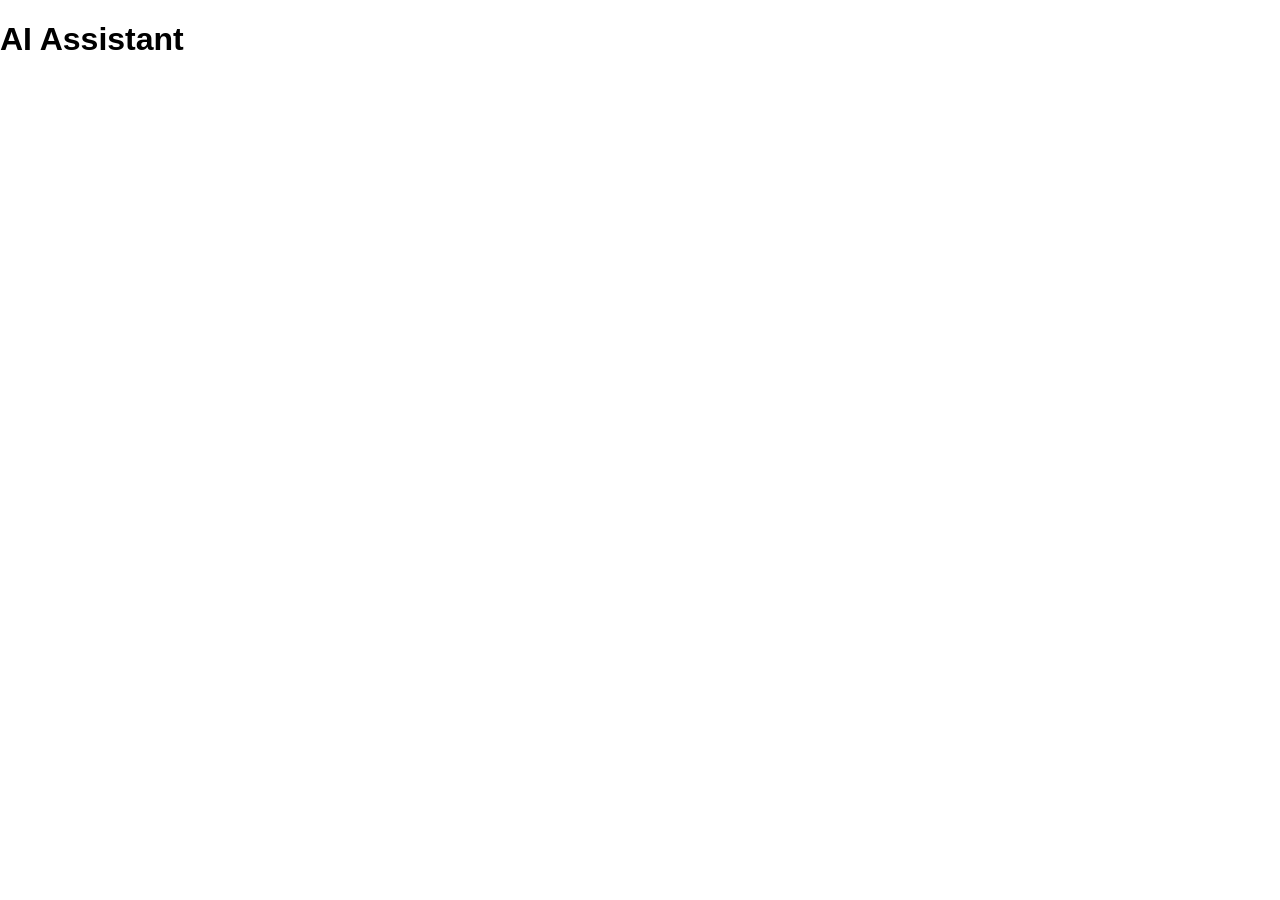
==== smarttask-ai/frontend/pages/ai-assistant.html @ 48dbce5c "initial project setup" ====
<!DOCTYPE html>
<html lang="en">
<head>
  <meta charset="UTF-8">
  <meta name="viewport" content="width=device-width, initial-scale=1.0">
  <title>SmartTask AI – AI Assistant</title>
  <link rel="stylesheet" href="../css/style.css">
</head>
<body>
  <h1>AI Assistant</h1>
  <!-- TODO Member 2 -->
  <script src="../js/config.js"></script>
  <script src="../js/api.js"></script>
</body>
</html>
---- smarttask-ai/frontend/css/style.css ----
/* TODO Member 2: global styles, responsive */
* { box-sizing: border-box; }
body { font-family: Arial, sans-serif; margin: 0; }
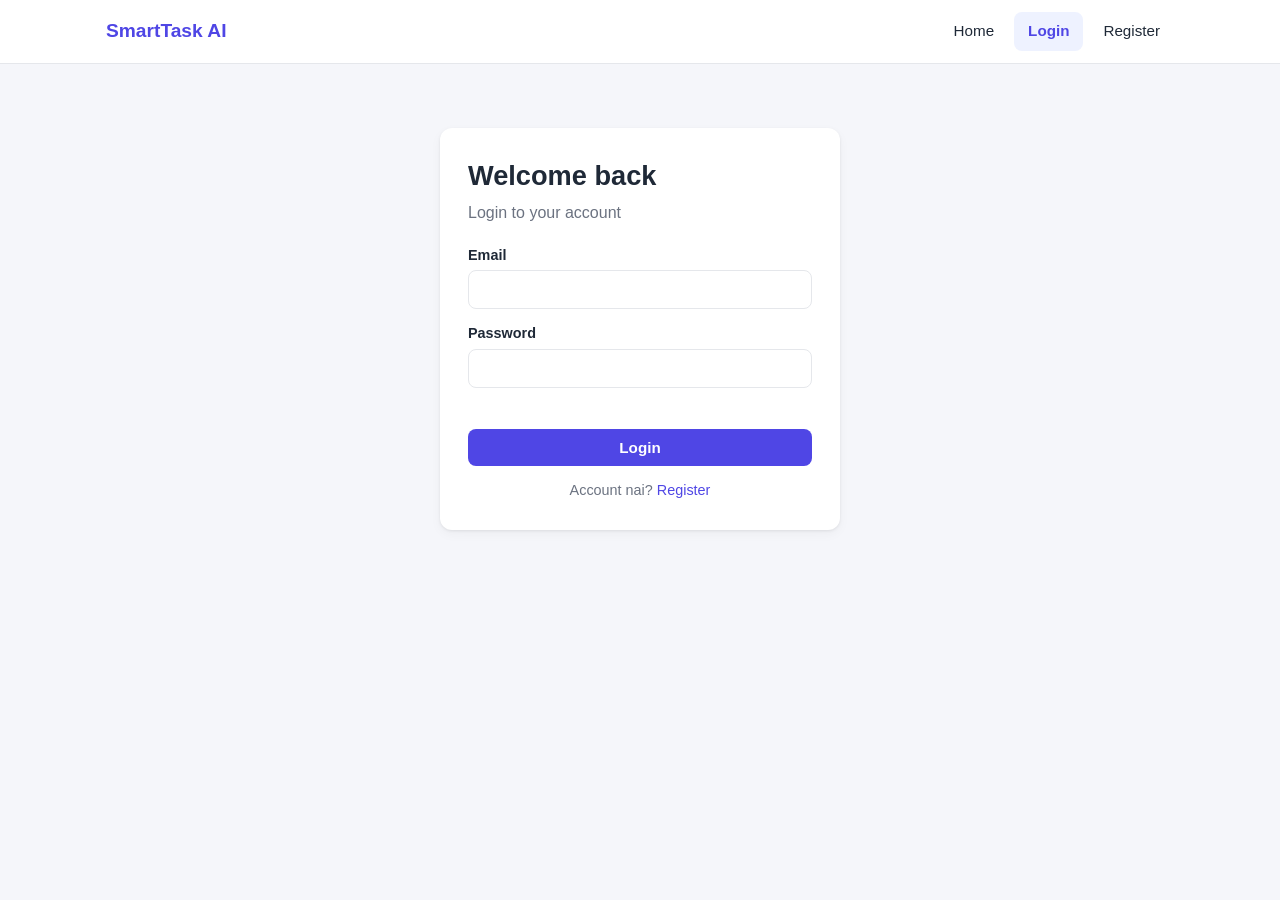
==== commit afd69a58: "designing frontend" ====
--- a/smarttask-ai/frontend/pages/ai-assistant.html
+++ b/smarttask-ai/frontend/pages/ai-assistant.html
@@ -6,10 +6,32 @@
   <title>SmartTask AI – AI Assistant</title>
   <link rel="stylesheet" href="../css/style.css">
 </head>
-<body>
-  <h1>AI Assistant</h1>
-  <!-- TODO Member 2 -->
+<body data-page="ai" data-protected="true">
+  <div id="navbar"></div>
+  <main class="container">
+    <h1>AI Assistant</h1>
+    <p class="subtitle">Task likho, AI priority ar suggestion bole dibe</p>
+
+    <div class="card">
+      <h2>Task Priority &amp; Suggestion</h2>
+      <form id="analyzeForm">
+        <div class="form-group"><label for="text">Your task</label>
+          <textarea id="text" name="text" placeholder="e.g. Complete Java Assignment Tomorrow" required></textarea></div>
+        <button class="btn" type="submit">Analyze with AI</button>
+      </form>
+      <div class="ai-result" id="aiResult"></div>
+    </div>
+
+    <div class="card">
+      <h2>Daily Productivity Tip</h2>
+      <div class="tip-box" id="tipBox"></div>
+      <button class="btn btn-outline btn-sm" id="nextTip">Next tip</button>
+    </div>
+  </main>
   <script src="../js/config.js"></script>
+  <script src="../js/mock.js"></script>
   <script src="../js/api.js"></script>
+  <script src="../js/common.js"></script>
+  <script src="../js/ai.js"></script>
 </body>
 </html>
--- a/smarttask-ai/frontend/css/style.css
+++ b/smarttask-ai/frontend/css/style.css
@@ -1,3 +1,121 @@
-/* TODO Member 2: global styles, responsive */
-* { box-sizing: border-box; }
-body { font-family: Arial, sans-serif; margin: 0; }
+:root {
+  --primary: #4f46e5; --primary-dark: #4338ca; --primary-soft: #eef2ff;
+  --bg: #f5f6fa; --card: #ffffff; --text: #1f2937; --muted: #6b7280; --border: #e5e7eb;
+  --high: #dc2626; --high-bg: #fee2e2; --medium: #b45309; --medium-bg: #fef3c7;
+  --low: #15803d; --low-bg: #dcfce7; --radius: 12px;
+  --shadow: 0 1px 3px rgba(0,0,0,.08), 0 4px 12px rgba(0,0,0,.04);
+}
+* { box-sizing: border-box; margin: 0; padding: 0; }
+body { font-family: "Segoe UI", Arial, sans-serif; background: var(--bg); color: var(--text); line-height: 1.5; }
+a { color: var(--primary); text-decoration: none; }
+.container { max-width: 1100px; margin: 0 auto; padding: 24px 16px 48px; }
+h1 { font-size: 1.7rem; margin-bottom: 4px; }
+h2 { font-size: 1.15rem; margin-bottom: 12px; }
+.subtitle { color: var(--muted); margin-bottom: 20px; }
+
+/* Navbar */
+.navbar { background: var(--card); border-bottom: 1px solid var(--border); position: sticky; top: 0; z-index: 20; }
+.nav-inner { max-width: 1100px; margin: 0 auto; padding: 12px 16px; display: flex; align-items: center; justify-content: space-between; }
+.brand { font-weight: 700; font-size: 1.2rem; color: var(--primary); }
+.nav-links { display: flex; align-items: center; gap: 6px; }
+.nav-links a, .nav-links button { padding: 8px 14px; border-radius: 8px; color: var(--text); font-size: .95rem; background: none; border: none; cursor: pointer; }
+.nav-links a:hover, .nav-links button:hover { background: var(--primary-soft); }
+.nav-links a.active { background: var(--primary-soft); color: var(--primary); font-weight: 600; }
+.nav-user { color: var(--muted); font-size: .85rem; margin-right: 6px; }
+.hamburger { display: none; background: none; border: none; font-size: 1.6rem; cursor: pointer; }
+
+/* Buttons & forms */
+.btn { display: inline-block; padding: 10px 18px; border-radius: 8px; border: none; background: var(--primary); color: #fff; font-size: .95rem; cursor: pointer; font-weight: 600; }
+.btn:hover { background: var(--primary-dark); }
+.btn:disabled { opacity: .6; cursor: not-allowed; }
+.btn-outline { background: transparent; color: var(--primary); border: 1px solid var(--primary); }
+.btn-outline:hover { background: var(--primary-soft); }
+.btn-danger { background: var(--high); }
+.btn-danger:hover { background: #b91c1c; }
+.btn-success { background: var(--low); }
+.btn-success:hover { background: #166534; }
+.btn-sm { padding: 6px 12px; font-size: .85rem; }
+label { display: block; font-size: .9rem; font-weight: 600; margin-bottom: 4px; }
+input, textarea, select { width: 100%; padding: 10px 12px; border: 1px solid var(--border); border-radius: 8px; font-size: .95rem; font-family: inherit; background: #fff; }
+input:focus, textarea:focus, select:focus { outline: 2px solid var(--primary-soft); border-color: var(--primary); }
+textarea { resize: vertical; min-height: 80px; }
+.form-group { margin-bottom: 14px; }
+.form-row { display: grid; grid-template-columns: 1fr 1fr; gap: 12px; }
+.error-text { color: var(--high); font-size: .9rem; margin-bottom: 10px; min-height: 1.2em; }
+
+/* Cards */
+.card { background: var(--card); border-radius: var(--radius); box-shadow: var(--shadow); padding: 20px; margin-bottom: 20px; }
+.stats-grid { display: grid; grid-template-columns: repeat(4, 1fr); gap: 16px; margin-bottom: 20px; }
+.stat-card { background: var(--card); border-radius: var(--radius); box-shadow: var(--shadow); padding: 18px; border-left: 4px solid var(--primary); }
+.stat-card .label { color: var(--muted); font-size: .85rem; }
+.stat-card .value { font-size: 2rem; font-weight: 700; }
+.stat-card.green { border-color: var(--low); } .stat-card.orange { border-color: var(--medium); } .stat-card.red { border-color: var(--high); }
+
+/* Badges */
+.badge { display: inline-block; padding: 2px 10px; border-radius: 999px; font-size: .78rem; font-weight: 700; }
+.badge-high { background: var(--high-bg); color: var(--high); }
+.badge-medium { background: var(--medium-bg); color: var(--medium); }
+.badge-low { background: var(--low-bg); color: var(--low); }
+.badge-completed { background: var(--low-bg); color: var(--low); }
+.badge-pending { background: #e0e7ff; color: var(--primary); }
+
+/* Task list */
+.filters { display: flex; gap: 10px; flex-wrap: wrap; margin-bottom: 16px; }
+.filters select { width: auto; }
+.task-item { display: flex; justify-content: space-between; gap: 12px; padding: 14px 0; border-bottom: 1px solid var(--border); }
+.task-item:last-child { border-bottom: none; }
+.task-title { font-weight: 600; }
+.task-title.done { text-decoration: line-through; color: var(--muted); }
+.task-meta { display: flex; flex-wrap: wrap; gap: 8px; align-items: center; margin: 4px 0; font-size: .85rem; color: var(--muted); }
+.task-suggestion { font-size: .85rem; color: var(--primary); }
+.task-actions { display: flex; gap: 6px; align-items: flex-start; flex-wrap: wrap; justify-content: flex-end; }
+.empty { text-align: center; color: var(--muted); padding: 30px 0; }
+
+/* Modal */
+.modal-backdrop { position: fixed; inset: 0; background: rgba(0,0,0,.4); display: none; align-items: center; justify-content: center; z-index: 50; padding: 16px; }
+.modal-backdrop.open { display: flex; }
+.modal { background: #fff; border-radius: var(--radius); padding: 24px; width: 100%; max-width: 480px; }
+.modal-actions { display: flex; gap: 10px; justify-content: flex-end; margin-top: 8px; }
+
+/* Toast */
+#toast { position: fixed; bottom: 20px; right: 20px; z-index: 100; display: flex; flex-direction: column; gap: 8px; }
+.toast-msg { background: var(--text); color: #fff; padding: 10px 16px; border-radius: 8px; font-size: .9rem; box-shadow: var(--shadow); }
+.toast-msg.error { background: var(--high); }
+.toast-msg.success { background: var(--low); }
+
+/* Auth pages */
+.auth-wrap { max-width: 400px; margin: 40px auto; }
+.auth-wrap .card { padding: 28px; }
+.auth-switch { text-align: center; margin-top: 14px; font-size: .9rem; color: var(--muted); }
+
+/* Landing */
+.hero { text-align: center; padding: 60px 16px 40px; }
+.hero h1 { font-size: 2.6rem; margin-bottom: 12px; }
+.hero p { color: var(--muted); max-width: 560px; margin: 0 auto 24px; font-size: 1.1rem; }
+.hero .btn { margin: 4px; }
+.features { display: grid; grid-template-columns: repeat(3, 1fr); gap: 16px; }
+.feature .icon { font-size: 1.8rem; }
+
+/* AI result */
+.ai-result { background: var(--primary-soft); border-radius: var(--radius); padding: 18px; margin-top: 16px; display: none; }
+.ai-result.show { display: block; }
+.ai-result dl { display: grid; grid-template-columns: 130px 1fr; gap: 6px 10px; margin-bottom: 14px; }
+.ai-result dt { font-weight: 600; color: var(--muted); }
+.tip-box { font-size: 1.05rem; padding: 14px; background: var(--primary-soft); border-radius: 10px; margin-bottom: 12px; }
+.dashboard-two { display: grid; grid-template-columns: 2fr 1fr; gap: 20px; }
+
+@media (max-width: 800px) {
+  .stats-grid { grid-template-columns: repeat(2, 1fr); }
+  .features { grid-template-columns: 1fr; }
+  .dashboard-two { grid-template-columns: 1fr; }
+  .hamburger { display: block; }
+  .nav-links { display: none; position: absolute; top: 100%; left: 0; right: 0; background: var(--card); flex-direction: column; align-items: stretch; padding: 10px 16px; border-bottom: 1px solid var(--border); }
+  .nav-links.open { display: flex; }
+  .hero h1 { font-size: 2rem; }
+}
+@media (max-width: 520px) {
+  .form-row { grid-template-columns: 1fr; }
+  .task-item { flex-direction: column; }
+  .task-actions { justify-content: flex-start; }
+  .ai-result dl { grid-template-columns: 1fr; }
+}
